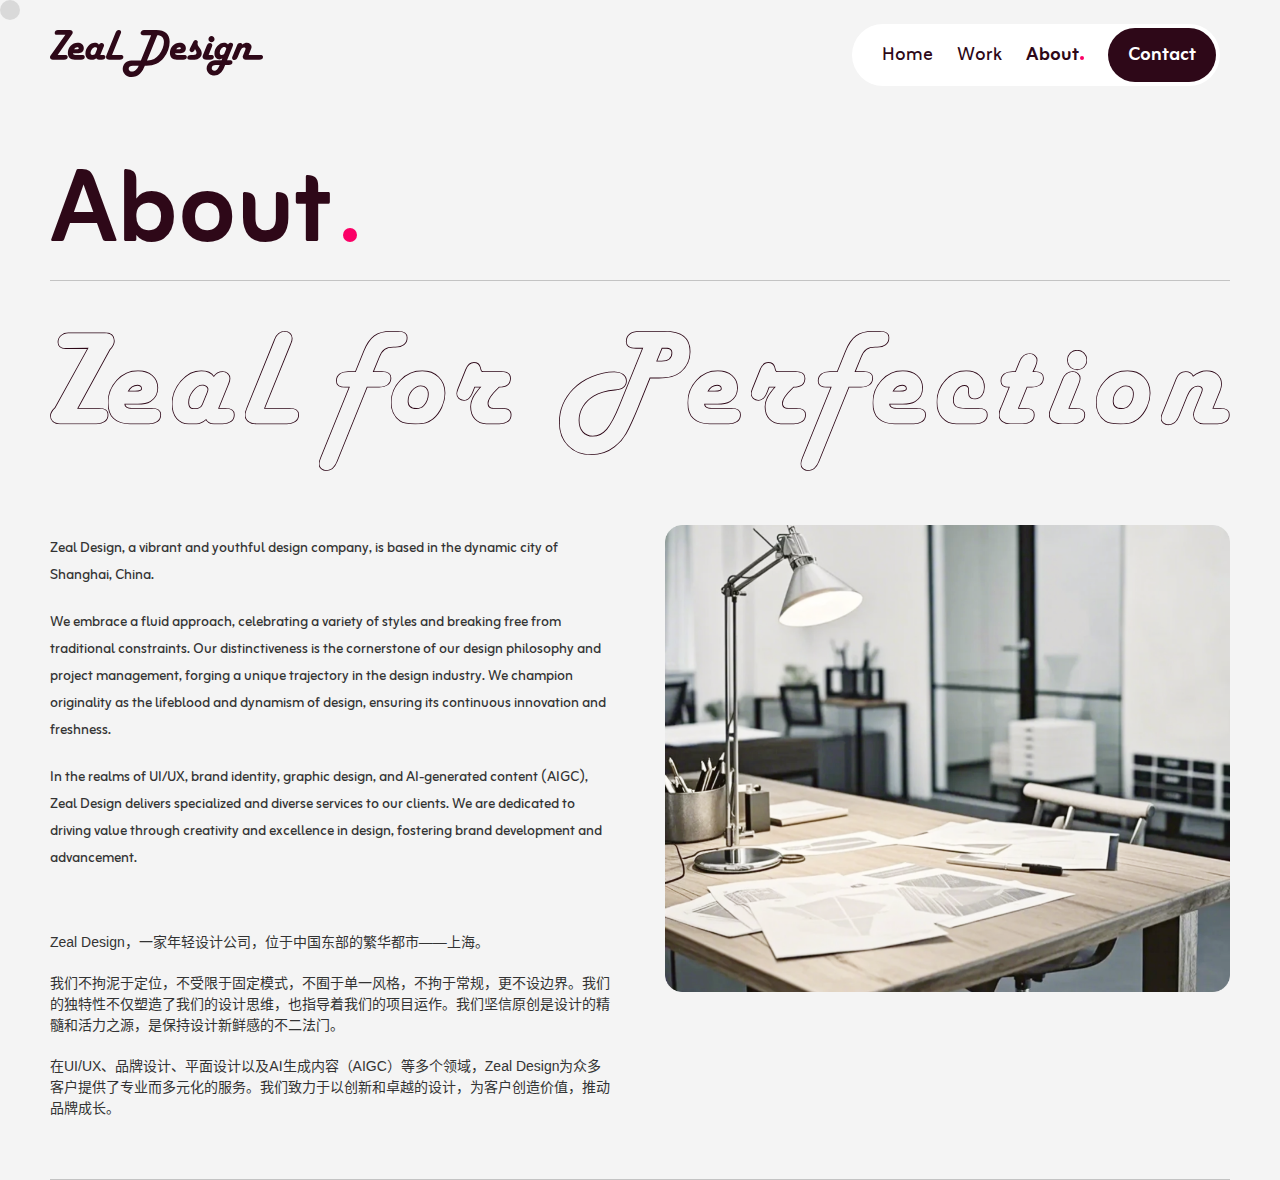
==== about.html @ 749e888b "v0.8.0 完成了about页面" ====
<!DOCTYPE html>
<html lang="zh-CN">
<head>
    <meta charset="UTF-8">
    <meta name="viewport" content="width=device-width, initial-scale=1.0">
    <title>痴设计｜Zeal Design</title>
    <link rel="stylesheet" href="styles.css">
    <link rel="stylesheet" href="work.css">
    <link rel="stylesheet" href="about.css">
    <link rel="preload" href="./fonts/Zain-Bold.woff2" as="font" type="font/woff2" crossorigin="anonymous">
    <link rel="preload" href="./fonts/Zain-Light.woff2" as="font" type="font/woff2" crossorigin="anonymous">
    <link rel="preload" href="./fonts/Zain.woff2" as="font" type="font/woff2" crossorigin="anonymous">
</head>
<body>
    <div class="cursor"></div>
    <!-- 导航栏 -->
    <nav class="work-nav-container">
        <div class="work-logo">
            <a href="index.html?skipLoading=true">
                <img src="assets/logo-black.svg" alt="Logo">
            </a>
        </div>
        
        <div class="work-menu-container">
            <div class="work-menu-items">
                <a href="index.html?skipLoading=true">Home</a>
                <a href="work.html">Work</a>
                <a href="#" class="active">About</a>
            </div>
            <button class="contact-btn">Contact</button>
            
            <!-- 添加弹窗 -->
            <div class="contact-popup">
                <div class="popup-content">
                    <div class="qr-container">
                        <div class="qr-code">
                            <img src="assets/qrcode.png" alt="QR Code">
                        </div>
                        <div class="qr-text">Scan it with Wechat</div>
                    </div>
                    <div class="email-container">
                        <div class="email-box">
                            <span class="email-label">Email:</span>
                            <span class="email-address">xu_art@hotmail.com</span>
                            <div class="email-icon">
                                <a href="mailto:xu_art@hotmail.com">
                                    <div class="email-icon-box" style="background-image: url('assets/mail-to-right.svg');"></div>
                                </a>
                            </div>
                        </div>
                    </div>
                </div>
            </div>
        </div>
    </nav>

    <div class="work-header">
        <div class="work-title">
            <div class="work-heading">About</div>
            <div class="title-dot"></div>
        </div>
        
    </div>

    <div class="separator"></div>
    <!-- slogan -->
    <div class="slogan-container">
        <img src="assets/slogan.svg" alt="Slogan">
    </div>

    <div class="introduction-container">
        <div class="introduction-text">
            <!-- 英文简介 -->
            <div class="intro-en">
                <p>Zeal Design, a vibrant and youthful design company, is based in the dynamic city of Shanghai, China.</p>
                <p>We embrace a fluid approach, celebrating a variety of styles and breaking free from traditional constraints. Our distinctiveness is the cornerstone of our design philosophy and project management, forging a unique trajectory in the design industry. We champion originality as the lifeblood and dynamism of design, ensuring its continuous innovation and freshness.</p>
                <p>In the realms of UI/UX, brand identity, graphic design, and AI-generated content (AIGC), Zeal Design delivers specialized and diverse services to our clients. We are dedicated to driving value through creativity and excellence in design, fostering brand development and advancement.</p>
            </div>
            <!-- 中文简介 -->
            <div class="intro-cn">
                <p>Zeal Design，一家年轻设计公司，位于中国东部的繁华都市——上海。</p>
                <p>我们不拘泥于定位，不受限于固定模式，不囿于单一风格，不拘于常规，更不设边界。我们的独特性不仅塑造了我们的设计思维，也指导着我们的项目运作。我们坚信原创是设计的精髓和活力之源，是保持设计新鲜感的不二法门。</p>
                <p>在UI/UX、品牌设计、平面设计以及AI生成内容（AIGC）等多个领域，Zeal Design为众多客户提供了专业而多元化的服务。我们致力于以创新和卓越的设计，为客户创造价值，推动品牌成长。</p>
            </div>
        </div>
        <div class="introduction-image">
            <img src="assets/about.png" alt="Introduction Image">
        </div>
    </div>

    <div class="separator"></div>

    <!-- 页脚 -->
    <footer class="footer">
        <div class="footer-content">
            <!-- 左侧Logo -->
            <div class="footer-logo">
                <img src="assets/vector-black.svg" alt="Footer Logo">
            </div>
            
            <!-- 右侧链接组 -->
            <div class="footer-links-container">
                <!-- Sitemap和Social media组 -->
                <div class="links-group-wrapper">
                    <div class="link-group">
                        <h3>Sitemap</h3>
                        <a href="#">Home</a>
                        <a href="#">Work</a>
                        <a href="#">About</a>
                    </div>
                    
                    <div class="link-group">
                        <h3>Social media</h3>
                        <a href="#">Instagram</a>
                        <a href="#">Behance</a>
                        <a href="#">Twitter</a>
                    </div>
                    <div class="link-group">
                        <h3>Mail</h3>
                        <a href="mailto:xu_art@hotmail.com">xu_art@hotmail.com</a>
                    </div>
                </div>
            </div>
        </div>
      
        <!-- 底部备案信息 -->
        <div class="footer-bottom">
            <span>浙ICP备2024129569号</span>
        </div>
    </footer>
    <script src="script.js"></script>
</body>
</html>
---- styles.css ----
@font-face {
    font-family: 'Zain';
    src: url('./fonts/Zain.woff2') format('woff2');
    font-weight: normal;
    font-display: swap;
}

@font-face {
    font-family: 'Zain';
    src: url('./fonts/Zain-Bold.woff2') format('woff2');
    font-weight: bold;
    font-display: swap;
}

@font-face {
    font-family: 'Zain';
    src: url('./fonts/Zain-Light.woff2') format('woff2');
    font-weight: 300;
    font-display: swap;
}

body {
    margin: 0;
    padding: 0;
    overflow-x: hidden;
    cursor: none; /* 隐藏默认鼠标 */
}

.cursor {
    width: 20px;
    height: 20px;
    background: #1B1B1B;
    border-radius: 50%;
    position: fixed;
    pointer-events: none;
    z-index: 9999;
    transition: width 0.3s, height 0.3s, background-color 0.3s;
    mix-blend-mode: difference; /* 与底层内容混合 */
}

/* 鼠标hover状态 */
.cursor.hover {
    animation: cursorPulse 1s infinite;
}

/* 鼠标hover到可点击元素时的样式 */
.cursor.hover-clickable {
    background: #F27B02; /* 橙色 */
    mix-blend-mode: normal;
}

@keyframes cursorPulse {
    0% {
        transform: scale(1);
    }
    50% {
        transform: scale(1.5);
    }
    100% {
        transform: scale(1);
    }
}

/* 添加可点击元素的样式 */
a, button, .explore-button, .work-item {
    cursor: none;
}

/* 首屏样式 */
.main-content {
    position: relative;
    width: 100%;
    height: 100vh;
    background: #F2F1F6;
    overflow: hidden;
    z-index: 5; /* 确保内容在加载容器之下 */
    clip-path: circle(0% at calc(50% + 156px) calc(50% - 40.5px));
    transition: clip-path 1.2s cubic-bezier(0.7, 0, 0.3, 1);
}

.main-content.show {
    clip-path: circle(150% at calc(50% + 156px) calc(50% - 40.5px));
}

.frame {
    width: 100%;
    height: 100%;
    position: absolute;
    left: 50%;
    top: 50%;
    transform: translate(-50%, -50%);
}

.first-work {
    width: 100%;
    height: 100%;
}

/* 右下角标题 */
.title-container {
    position: absolute;
    right: 5%;
    bottom: 5%;
    text-align: right;
    width: 25.2%;
}

.title {
    color: #1B1B1B;
    font-size: clamp(32px, 2.6vw, 40px);
    font-family: 'Zain', sans-serif;
    font-weight: 700;
    line-height: 2;
    display: block;
}

.subtitle {
    color: #1B1B1B;
    font-size: clamp(60px, 5.3vw, 80px);
    font-family: 'Zain', sans-serif;
    font-weight: 700;
    line-height: 1;
    display: block;
}

/* 探索按钮 */
.explore {
    position: absolute;
    left: 12.37%;
    top: 45.82%;
    display: flex;
    flex-direction: column;
    gap: 27px;
}

/* 描述文本 */
.description {
    display: flex;
    width: 330px;
    position: relative;
    color: #393939;
    font-size: 24px;
    font-family: 'Zain', sans-serif;
    font-weight: 300;
    line-height: 24px;
}

.explore-button {
    display: flex;
    width: 140px;
    height: 140px;
    background: white;
    border-radius: 20px;
    position: relative;
    overflow: hidden;
    cursor: pointer;
    transition: transform 0.3s ease, border-radius 0.3s ease;
}

.explore-button:hover {
    border-radius: 10px;
}

.explore-text {
    position: absolute;
    left: 20px;
    top: 17px;
    color: black;
    font-size: 20px;
    font-family: 'Zain', sans-serif;
    font-weight: 700;
}

/* 替换加号图标为SVG图片 */
.plus-icon {
    position: absolute;
    right: 14px;
    bottom: 14px;
    width: 33px;
    height: 33px;
    background-image: url('assets/plus-icon.svg');
    background-size: contain;
    background-repeat: no-repeat;
    transition: transform 0.3s ease;
}

.explore-button:hover .plus-icon {
    transform: rotate(90deg);
}

/* 移除旧的加号样式 */
.circle,
.horizontal-line,
.vertical-line {
    display: none;
}


/* 保持原有的加载动画样式不变 */
.loading-container {
    background: #ebebeb;
    height: 100vh;
    width: 100%;
    position: fixed;
    top: 0;
    left: 0;
    z-index: 2;
    display: flex;
    align-items: center;
    justify-content: center;
}

._1 {
    width: 600px;
    height: 133px;
    position: absolute;
    left: 50%;
    top: 50%;
    transform: translate(-50%, -50%);
}

._75 {
    color: #b0b0b0;
    text-align: center;
    font-family: 'Zain-Bold', sans-serif;
    font-size: 30px;
    font-weight: 700;
    position: absolute;
    left: 50%;
    bottom: 55px;
    transform: translateX(-50%);
}

/* 闪烁的圆点动画 */
.loading-dot {
    animation: blink 1s infinite;
    transform-origin: center;
    transform-box: fill-box;
}

@keyframes blink {
    0% {
        opacity: 0;
        transform: scale(0.8);
    }
    50% {
        opacity: 1;
        transform: scale(1);
    }
    100% {
        opacity: 0;
        transform: scale(0.8);
    }
}

/* 修改过渡动画相关样式 */
.loading-container.transition {
    animation: revealContent 1.2s cubic-bezier(0.4, 0, 0.2, 1) forwards;
    position: relative;
    z-index: 10; /* 确保加载容器在内容之上 */
}

@keyframes revealContent {
    0% {
        clip-path: circle(0% at calc(50% + 156px) calc(50% - 40.5px));
    }
    100% {
        clip-path: circle(150% at calc(50% + 156px) calc(50% - 40.5px));
    }
}

@keyframes showContent {
    0% {
        clip-path: circle(0% at calc(50% + 156px) calc(50% - 40.5px));
    }
    100% {
        clip-path: circle(150% at calc(50% + 156px) calc(50% - 40.5px));
    }
}

/* 在现有样式后添加 */

/* 导航栏样式 */
.nav-container {
    position: fixed;
    top: 24px;
    width: 100%;
    padding: 0 50px;
    display: flex;
    justify-content: space-between;
    align-items: center;
    z-index: 10;
    opacity: 0;
    visibility: hidden;
    transition: opacity 0.5s ease, visibility 0.5s ease;
}

.nav-container.visible {
    opacity: 1;
    visibility: visible;
}

.menu-container {
    background: white;
    border-radius: 41px;
    backdrop-filter: blur(20px);
    padding: 4px 4px 4px 30px;
    display: flex;
    align-items: center;
    gap: 24px;
    margin-right: 110px;
}

.menu-items {
    display: flex;
    align-items: center;
    gap: 24px;
}

.menu-items a {
    color: #2E0818;
    font-size: 24px;
    font-family: 'Zain', sans-serif;
    text-decoration: none;
    font-weight: 400;
    position: relative;
    display: flex;
    align-items: center;
}

/* 激活状态样式 */
.menu-items a.active {
    font-weight: 700;
}

/* 小红点样式 */
.menu-items a.active::after {
    content: '';
    width: 4px;
    height: 4px;
    background: #FB0066;
    border-radius: 50%;
    margin-bottom: -5px;
    margin-left: 1px; /* 调整小红点与文字的距离 */
    display: block;
}

/* 移除原有的dot样式 */
.dot {
    display: none;
}

.contact-btn {
    background: #2E0818;
    border-radius: 46px;
    padding: 10px 20px;
    color: white;
    font-size: 24px;
    font-family: 'Zain', sans-serif;
    font-weight: 700;
    border: none;
    cursor: pointer;
}

/* 作品展示区样式 */
.index-works-section {
    position: relative;

}

.work-wrapper {
    position: fixed;
    top: 0;
    left: 0;
    width: 100%;
    height: 100vh;
    visibility: hidden;
    z-index: 6;
    will-change: transform; /* 提示浏览器优化渲染 */
}

.work-wrapper .index-work-item {
    position: absolute;
    width: 100%;
    height: 100%;
    transform: translateY(100%);
    border-radius: 150px;
    overflow: hidden;
    transition: transform 2.5s cubic-bezier(0.645, 0.045, 0.355, 1),
                border-radius 2.5s cubic-bezier(0.645, 0.045, 0.355, 1);
    will-change: transform, border-radius; /* 提示浏览器优化这两个属性的变化 */
    backface-visibility: hidden; /* 提升性能 */
    perspective: 1000px; /* 3D加速 */
}

.work-wrapper .index-work-item.active {
    visibility: visible;
    transform: translateY(0);
    border-radius: 0;
}

.work-wrapper .index-work-item img {
    width: 100%;
    height: 100%;
    object-fit: cover;
}

/* 修改explore的样式使其适应卡片布局 */
.work-wrapper .explore {
    position: absolute;
    left: 12.37%;
    top: 45.82%;
    display: flex;
    flex-direction: column;
    gap: 27px;
    z-index: 2; /* 确保在图片上层 */
}



/* 确保description在卡片中正确显示 */
.work-wrapper .description {
    display: flex;
    width: 330px;
    color: #393939;
    font-size: 24px;
    font-family: 'Zain', sans-serif;
    font-weight: 300;
    line-height: 24px;
}

/* 调整explore按钮在卡片中的样式 */
.work-wrapper .explore-button {
    display: flex;
    width: 140px;
    height: 140px;
    background: white;
    border-radius: 20px;
    position: relative;
    overflow: hidden;
    cursor: pointer;
    transition: transform 0.3s ease, border-radius 0.3s ease;
}

.work-wrapper .explore-button:hover {
    border-radius: 10px;
}

/* 确保explore内容随卡片一起移动 */
.work-wrapper .index-work-item.active .explore {
    opacity: 1;
    transform: translateY(0);
}

/* 添加explore的过渡动画 */
.work-wrapper .explore {
    opacity: 0;
    transform: translateY(50px);
    transition: opacity 0.5s ease, transform 0.5s ease;
    transition-delay: 0.5s; /* 在卡片显示后再显示explore内容 */
}


.see-all-btn {
    position: relative;
    z-index: 6; /* 确保按钮在works之上 */
    margin-top: 100vh; /* 在最后一个work之后显示 */
    padding: 10px 20px;
    border: 1px solid #2E0818;
    border-radius: 46px;
    color: #2E0818;
    font-size: 24px;
    font-family: 'Zain', sans-serif;
    font-weight: 700;
    background: none;
    cursor: pointer;
    display: flex;
    align-items: center;
    gap: 10px;
    transition: all 0.3s ease;
}

.see-all-btn .arrow-icon {
    width: 26px;
    height: auto;
    transition: transform 0.3s ease;
    color: #2E0818; /* 使用currentColor，这样颜色会跟随按钮状态改变 */
}

.see-all-btn:hover {
    background: #2E0818;
    color: white;
}

.see-all-btn:hover .arrow-icon {
    transform: translateX(5px);
    color: white; /* hover时头变白色 */
}

/* 页脚样式 */
.footer {
    position: relative;
    z-index: 7; /* 确保页脚在works之上 */
    background: #2E0818;
    padding: 70px 0 23px;
    width: 100%;
    min-height: 680px;
    overflow: hidden;
}

.footer-content {
    max-width: 1512px;
    margin: 0 auto;
    position: relative;
}

.footer-logo {
    position: absolute;
    left: 0;
    top: 273px;
    width: 100%;
}

.footer-logo img {
    width: 100%;
    height: auto;
    margin-bottom: 70px;
}

.footer-links-container {
    position: absolute;
    right: 70px;
    top: 71px;
    display: flex;
    flex-direction: column;
    gap: 40px;
}

.links-group-wrapper {
    display: flex;
    gap: 20px;
}

.link-group {
    display: flex;
    flex-direction: column;
    gap: 8px;
}

.link-group h3 {
    color: rgba(255, 255, 255, 0.60);
    font-size: 14px;
    font-family: 'Zain', sans-serif;
    font-weight: 700;
    text-transform: uppercase;
    line-height: 20px;
}

.link-group a {
    color: white;
    font-size: 20px;
    font-family: 'Zain', sans-serif;
    font-weight: 700;
    line-height: 20px;
    text-decoration: none;
    margin-bottom: 0;
    margin-right:80px;
}

.footer-bottom {
    position: absolute;
    right: 70px;
    bottom: 23px;
    color: rgba(255, 255, 255, 0.40);
    font-size: 12px;
    font-family: 'PingFang SC', sans-serif;
    font-weight: 300;
    line-height: 20px;
}

/* Logo样式 */
.logo img {
    height: 47px;
    width: auto;
}

@keyframes fadeIn {
    from {
        opacity: 0;
        transform: translateY(-20px);
    }
    to {
        opacity: 1;
        transform: translateY(0);
    }
}

/* 添加媒体查询以适应不同设备 */
@media (prefers-reduced-motion: reduce) {
    .work-wrapper .index-work-item {
        transition: none;
    }
}

/* 弹窗样式 */
.contact-popup {
    position: absolute;
    top: calc(100% + 14px);
    right: 0;
    width: 360px;
    background: #F5F5F5;
    border-radius: 20px;
    box-shadow: 0px 4px 9px rgba(112, 112, 112, 0.10);
    opacity: 0;
    visibility: hidden;
    transition: opacity 0.3s ease, visibility 0.3s ease;
    z-index: 1000;
}

.popup-content {
    padding: 0 0 23px 0;
    background: #F5F5F5;
    border-radius: 20px;
}

.qr-container {
    display: flex;
    flex-direction: column;
    align-items: center;
   
    background: white;
    border-radius: 20px;
    padding: 40px 0 36px 0;
}

.qr-code {
    width: 150px;
    height: 150px;
    background: #ECECEC;
    display: flex;
    justify-content: center;
    align-items: center;
    overflow: hidden; /* 确保超出部分隐藏 */
}

.qr-code img {
    width: 100%; /* 使图片宽度占满容器 */
    height: 100%; /* 使图片高度占满容器 */
    object-fit: contain; /* 保持图片比例，自动缩放 */
}

.qr-text {
    color: #2E0818;
    font-size: 16px;
    font-family: 'Zain', sans-serif;
    font-weight: 300;
}

.email-container {
    margin-top: 24px;
    display: flex;
    justify-content: center;
}

.email-box {
    width: 273px;
    height: 40px;
    border: 1px solid black;
    border-radius: 20px;
    display: flex;
    align-items: center;
    padding: 0 14px;
    position: relative;
}

.email-label {
    color: #2E0818;
    font-size: 16px;
    font-family: 'Zain', sans-serif;
    font-weight: 700;
}

.email-address {
    color: #2E0818;
    font-size: 16px;
    font-family: 'Zain', sans-serif;
    font-weight: 400;
    margin-left: 4px;
}

.email-icon {
    position: absolute;
    right: 14px;
    width: 24px;
    height: 24px;
    cursor: pointer;
}

.email-icon-box {
    width: 24px;
    height: 24px;
    position: absolute;
}


/* 显示弹窗的状态 */
.contact-btn:hover + .contact-popup,
.contact-popup:hover {
    opacity: 1;
    visibility: visible;
}
---- work.css ----
/* 基础样式设置 */
body {
    background-color: #F4F4F4;
    color: #2E0818;
}

/* 确保所有链接文字也使用相同颜色 */
a {
    color: #2E0818;
}

/* 页脚样式 */
.footer {
    background: #f4f4f4;
    padding: 70px 0 23px;
    position: relative;
    width: 100%;
    min-height: 680px;
    overflow: hidden;
}
/* 页脚链接样式 */
.footer a {
    color: #2E0818;
}

/* 页脚标题样式 */
.footer h3 {
    color: #2E0818;
}

/* 页脚底部文字样式 */
.footer-bottom span {
    color: #2E0818;
}


/* 顶部导航样式 */
.work-nav-container {
    position: fixed;
    top: 24px;
    width: 100%;
    padding: 0 50px;
    display: flex;
    justify-content: space-between;
    align-items: center;
    z-index: 11;
}

.work-logo svg {
    width: 40px;
    height: 40px;
}

.work-menu-container {
    background: white;
    border-radius: 41px;
    backdrop-filter: blur(20px);
    padding: 4px 4px 4px 30px;
    display: flex;
    align-items: center;
    gap: 24px;
    margin-right: 110px;
}

.work-menu-items {
    display: flex;
    align-items: center;
    gap: 24px;
}

.work-menu-items a {
    color: #2E0818;
    font-size: 24px;
    font-family: 'Zain', sans-serif;
    text-decoration: none;
    font-weight: 400;
    position: relative;
    display: flex;
    align-items: center;
}

/* 激活状态样式 */
.work-menu-items a.active {
    font-weight: 700;
}

/* 小红点样式 */
.work-menu-items a.active::after {
    content: '';
    width: 4px;
    height: 4px;
    background: #FB0066;
    border-radius: 50%;
    margin-bottom: -5px;
    margin-left: 1px; /* 调整小红点与文字的距离 */
    display: block;
}

.contact-btn {
    background: #2E0818;
    border-radius: 46px;
    padding: 10px 20px;
    color: white;
    font-size: 24px;
    font-family: 'Zain', sans-serif;
    font-weight: 700;
    border: none;
    cursor: pointer;
}
/* 大标题 */
.work-header {
    display: flex;
    justify-content: space-between;
    align-items: center;
    padding: 150px 50px 0 50px;
}

.work-title {
    display: flex;
    align-items: center;
    gap: 10px;
}

.work-heading {
    color: #2E0818;
    font-size: 130px;
    font-family: Zain;
    font-weight: 700;
    line-height: 130px;
}

.title-dot {
    margin-top: 40px;
    width: 14px;
    height: 14px;
    background: #FB0066;
    border-radius: 9999px;
}

.filter-tags {
    display: inline-flex;
    align-items: center;
    gap: 16px;
}
/* 顶部标签栏样式 */
.tag {
    padding: 10px 20px;
    border-radius: 46px;
    font-family: Zain;
    font-size: 16px;
    line-height: 16px;
    cursor: pointer;
}

.tag.active {
    background: #2E0818;
    color: white;
    font-weight: 700;
}

.tag.inactive {
    background: #F4F4F4;
    color: #2E0818;
    font-weight: 400;
    border: 1px solid rgba(46, 8, 24, 0.20);
}
/* 分割线样式 */
.separator {
    width: calc(100% - 100px);
    height: 1px;
    background-color: #c3c3c3;
    margin: 0px 50px;
}
/* 作品展示样式 */
.work-showcase {
    padding: 50px 0 50px 0;
}

.work-grid {
    display: grid;
    grid-template-columns: repeat(2, 1fr);
    gap: 36px;
    max-width: calc(100% - 100px);
    margin: 0 auto;
}

.work-item {
    display: flex;
    width:auto;
    height:auto;
    flex-direction: column;
    gap: 24px;
    transition: all 0.3s ease-in-out;
}

.work-image-container {
    position: relative;
}

.work-image-container img {
    width: 100%;
    height: auto;
    border-radius: 20px;
    object-fit: cover;
}

.showcase-tag {
    position: absolute;
    top: 16px;
    right: 16px;
    padding: 4px 12px;
    background: linear-gradient(247deg, rgba(255, 255, 255, 0.20) 0%, rgba(255, 255, 255, 0) 100%);
    border: 1px solid white;
    border-radius: 11px;
    color: white;
    font-size: 14px;
    font-family: Zain;
    font-weight: 400;
    text-transform: uppercase;
    line-height: 24px;
}

.work-info {
    display: flex;
    flex-direction: column;
    gap: 9px;
}

.work-info h2 {
    color: #2E0818;
    font-size: 28px;
    font-family: Zain;
    font-weight: 800;
    line-height: 32px;
    margin: 0 0 0 0;
}

.work-info p {
    color: #7E6E75;
    font-size: 18px;
    font-family: Zain;
    font-weight: 400;
    line-height: 24px;
    margin: 9px 0 100px 0 ;
}
---- about.css ----
.slogan-container{
    width: auto;
    height: auto;
    padding: 50px 50px 0 50px;
}

.slogan-container img{
    width: 100%;
    height: auto;
}

.introduction-container {
    font-family: Zain;
    display: flex;
    padding: 50px 50px;
    gap: 50px;
}

.introduction-text {
    flex: 1;
    display: flex;
    flex-direction: column;
    gap: 40px;
}

.intro-en, .intro-cn {
    display: flex;
    flex-direction: column;
}

.intro-en p {
    font-family: Zain;
    font-size: 18px;
    line-height: 1.5;
    color: #333;
    margin: 10px 0 10px 0;
}

.intro-cn p {
    font-family: sans-serif;
    font-size: 14px;
    line-height: 1.5;
    color: #333;
    margin: 10px 0 10px 0;
}

.introduction-image {
    flex: 1;
    display: flex;
    align-items: flex-start;
}

.introduction-image img {
    width: 100%;
    height: auto;
    object-fit: cover;
}

/* 响应式设计 */
@media (max-width: 768px) {
    .introduction-container {
        flex-direction: column;
        padding: 40px 20px;
    }
    
    .introduction-text {
        order: 2;
    }
    
    .introduction-image {
        order: 1;
    }
}
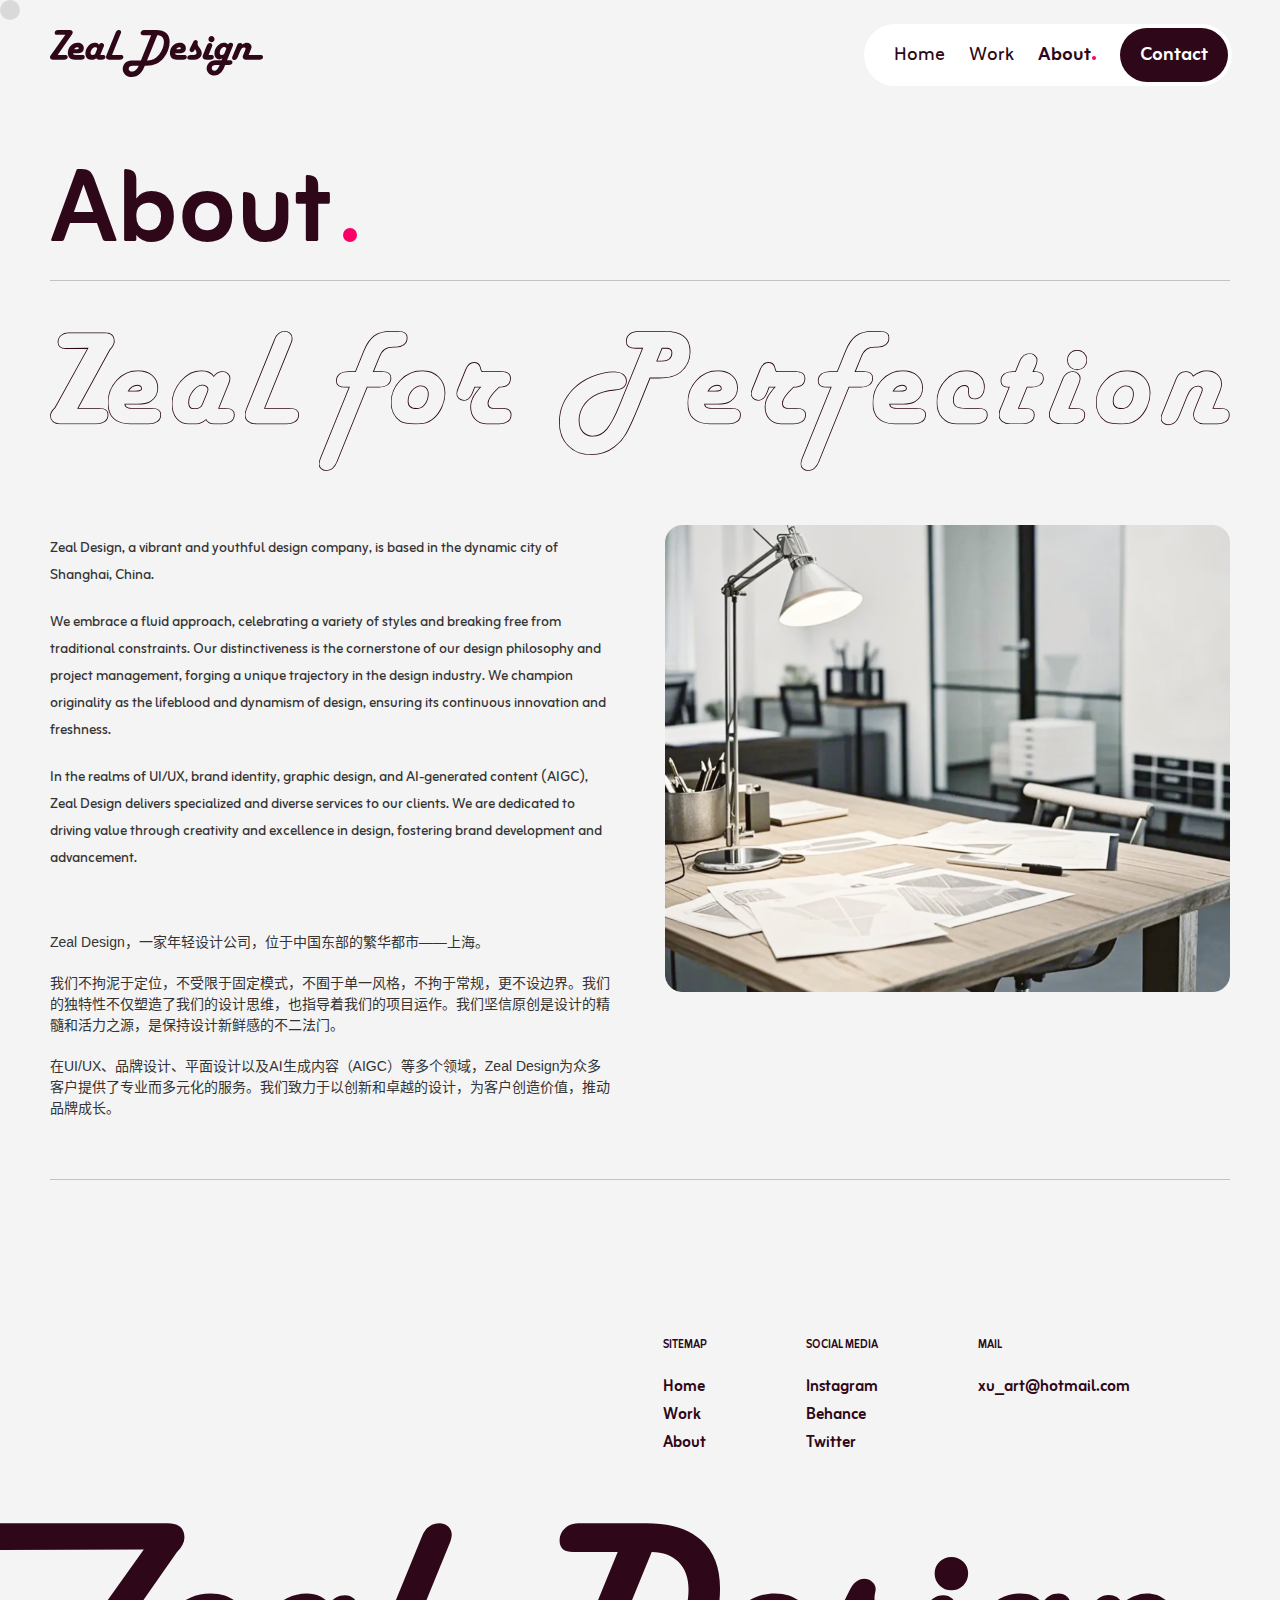
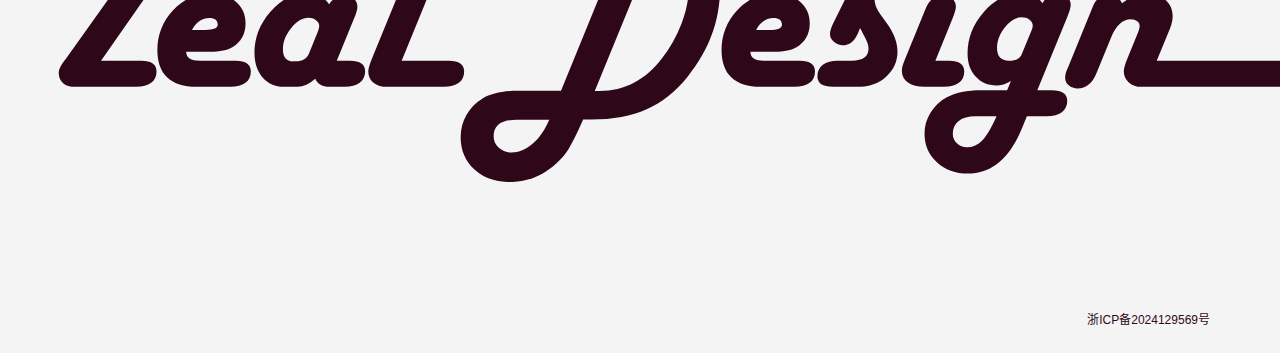
==== commit c6f6ead9: "v0.8.2 拆分了js文件，功能切割" ====
--- a/about.html
+++ b/about.html
@@ -128,6 +128,6 @@
             <span>浙ICP备2024129569号</span>
         </div>
     </footer>
-    <script src="script.js"></script>
+    <script src="script-tag-cursor.js"></script>
 </body>
 </html>
--- a/styles.css
+++ b/styles.css
@@ -308,7 +308,7 @@
     display: flex;
     align-items: center;
     gap: 24px;
-    margin-right: 110px;
+    margin-right: 98px;
 }
 
 .menu-items {
--- a/work.css
+++ b/work.css
@@ -59,7 +59,7 @@
     display: flex;
     align-items: center;
     gap: 24px;
-    margin-right: 110px;
+    margin-right: 98px;
 }
 
 .work-menu-items {
@@ -191,6 +191,11 @@
     flex-direction: column;
     gap: 24px;
     transition: all 0.3s ease-in-out;
+    cursor: pointer;
+}
+
+.work-item:hover {
+    transform: translateY(-5px);
 }
 
 .work-image-container {
@@ -243,3 +248,8 @@
     line-height: 24px;
     margin: 9px 0 100px 0 ;
 }
+
+.cursor.hover-clickable {
+    background: #F27B02; /* 橙色 */
+    mix-blend-mode: normal;
+}
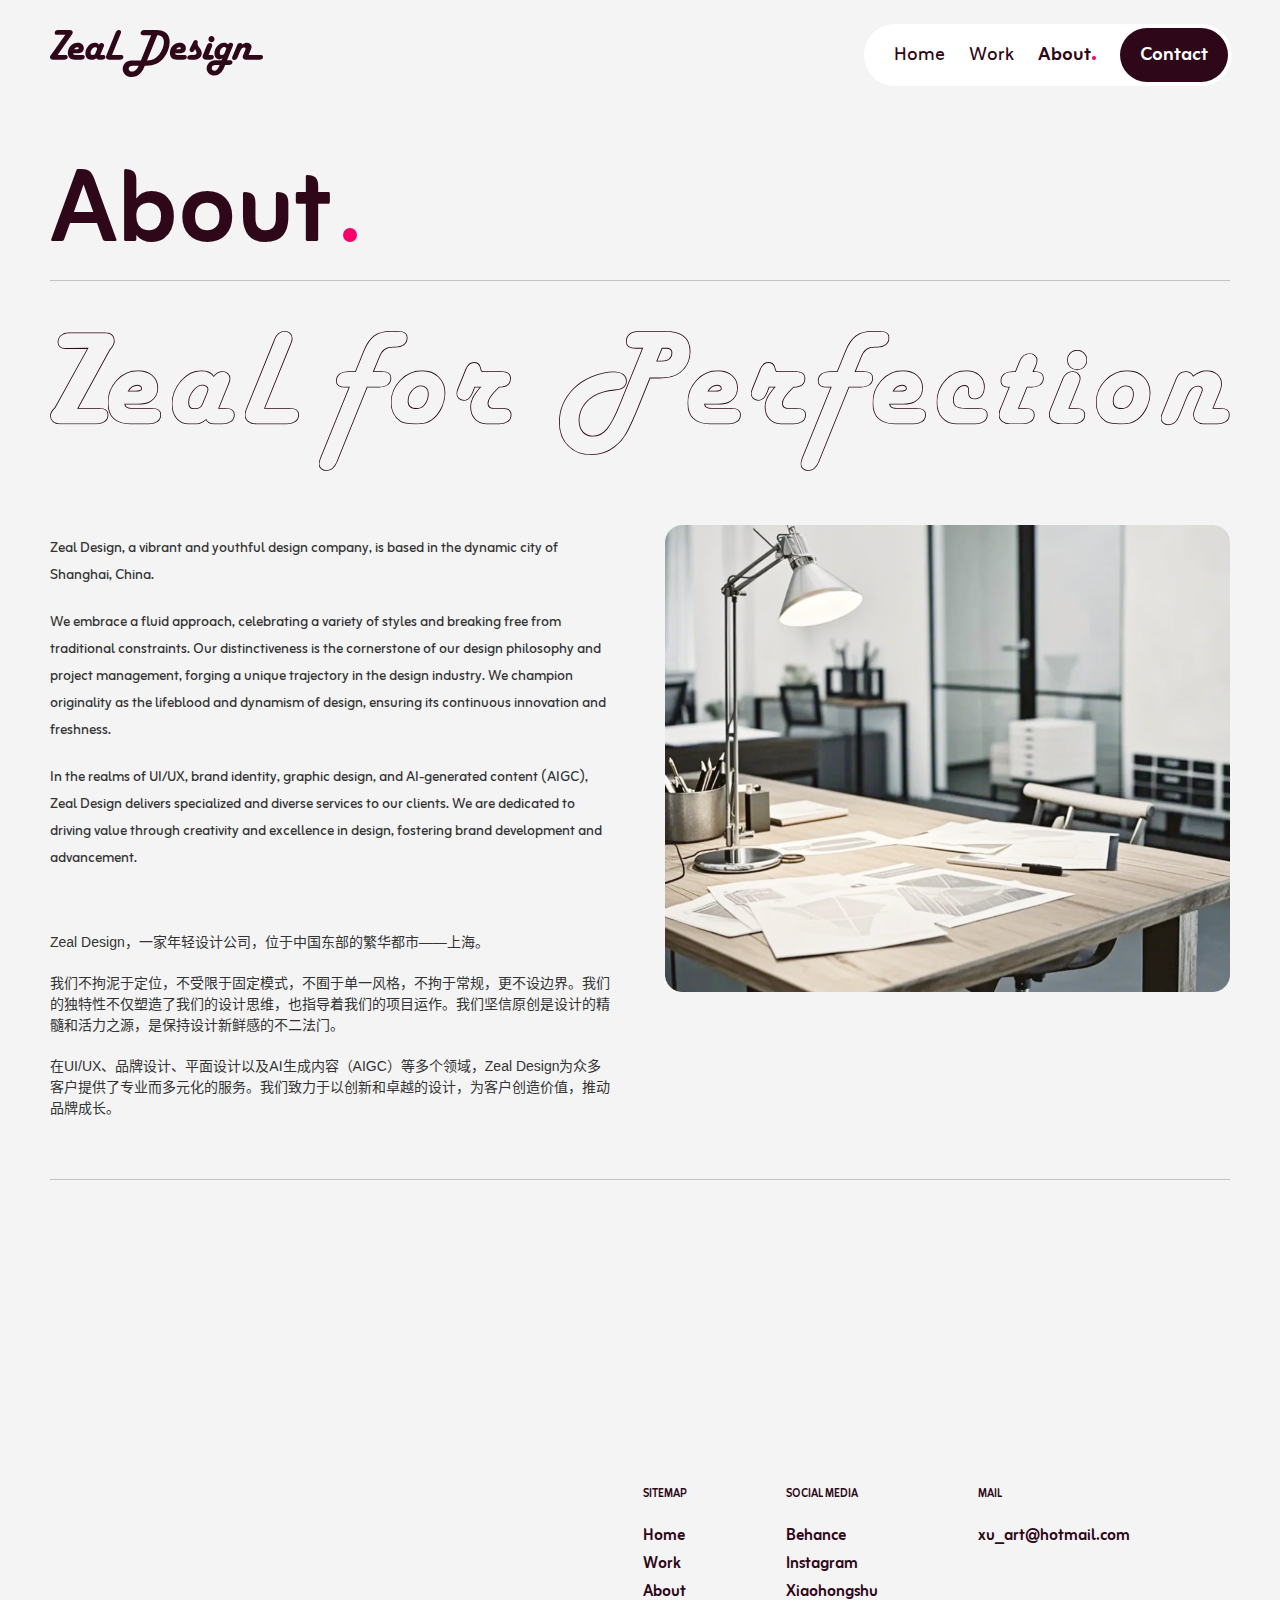
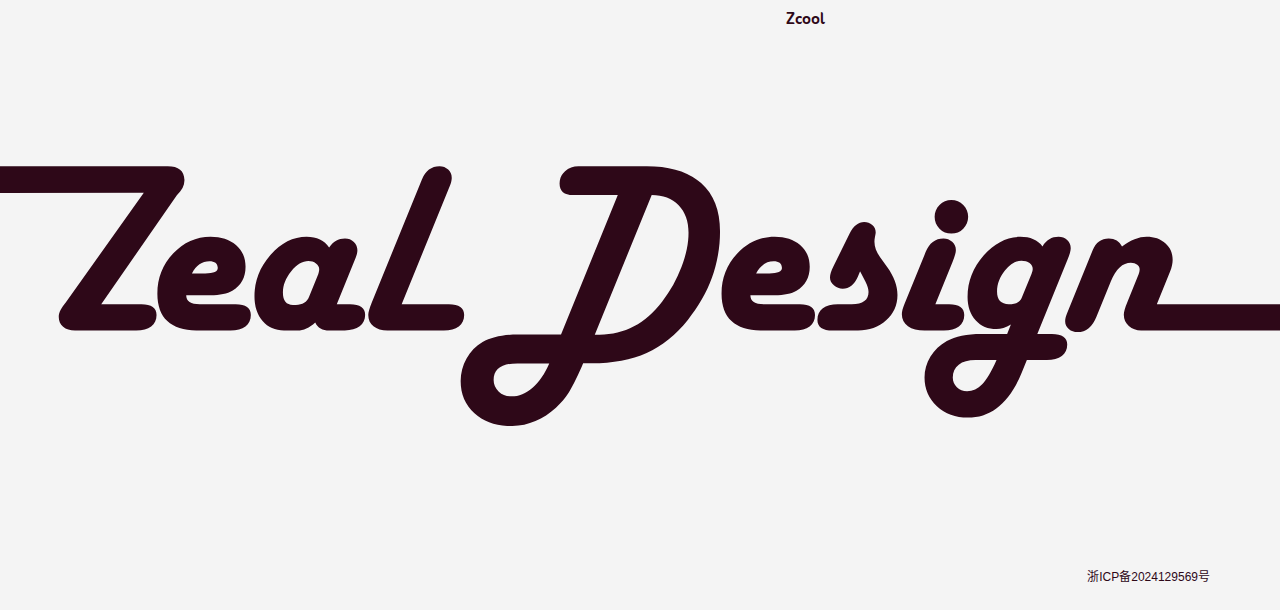
==== commit 21356a55: "0.10.0 bug修复后第一版" ====
--- a/about.html
+++ b/about.html
@@ -4,6 +4,7 @@
     <meta charset="UTF-8">
     <meta name="viewport" content="width=device-width, initial-scale=1.0">
     <title>痴设计｜Zeal Design</title>
+    <link rel="icon" href="assets/favicon.ico" type="image/x-icon">
     <link rel="stylesheet" href="styles.css">
     <link rel="stylesheet" href="work.css">
     <link rel="stylesheet" href="about.css">
@@ -12,7 +13,6 @@
     <link rel="preload" href="./fonts/Zain.woff2" as="font" type="font/woff2" crossorigin="anonymous">
 </head>
 <body>
-    <div class="cursor"></div>
     <!-- 导航栏 -->
     <nav class="work-nav-container">
         <div class="work-logo">
@@ -104,16 +104,17 @@
                 <div class="links-group-wrapper">
                     <div class="link-group">
                         <h3>Sitemap</h3>
-                        <a href="#">Home</a>
-                        <a href="#">Work</a>
+                        <a href="index.html?skipLoading=true">Home</a>
+                        <a href="work.html">Work</a>
                         <a href="#">About</a>
                     </div>
                     
                     <div class="link-group">
-                        <h3>Social media</h3>
-                        <a href="#">Instagram</a>
-                        <a href="#">Behance</a>
-                        <a href="#">Twitter</a>
+                        <h3>Social Media</h3>
+                        <a href="https://www.behance.net/zealdesign2" target="_blank">Behance</a>
+                        <a href="https://www.instagram.com/zeal_design_/" target="_blank">Instagram</a>
+                        <a href="https://www.xiaohongshu.com/user/profile/5a71c57511be10043b025fe8" target="_blank">Xiaohongshu</a>
+                        <a href="https://www.zcool.com.cn/u/18498882" target="_blank">Zcool</a>
                     </div>
                     <div class="link-group">
                         <h3>Mail</h3>
@@ -128,6 +129,6 @@
             <span>浙ICP备2024129569号</span>
         </div>
     </footer>
-    <script src="script-tag-cursor.js"></script>
+    <script src="cursor.js"></script>
 </body>
 </html>
--- a/styles.css
+++ b/styles.css
@@ -66,14 +66,23 @@
     cursor: none;
 }
 
-/* 首屏样式 */
+/* 添加新的包装容器样式 */
+.first-screen-wrapper {
+    position: relative;
+    top: 0;
+    left: 0;
+    width: 100%;
+    height: 100vh;
+    z-index: 5;
+}
+
+/* 修改原有的main-content样式 */
 .main-content {
-    position: relative;
+    position: fixed; /* 改回relative */
     width: 100%;
     height: 100vh;
     background: #F2F1F6;
     overflow: hidden;
-    z-index: 5; /* 确保内容在加载容器之下 */
     clip-path: circle(0% at calc(50% + 156px) calc(50% - 40.5px));
     transition: clip-path 1.2s cubic-bezier(0.7, 0, 0.3, 1);
 }
@@ -93,46 +102,29 @@
 
 .first-work {
     width: 100%;
-    height: 100%;
-}
-
-/* 右下角标题 */
-.title-container {
-    position: absolute;
-    right: 5%;
-    bottom: 5%;
-    text-align: right;
-    width: 25.2%;
-}
-
-.title {
-    color: #1B1B1B;
-    font-size: clamp(32px, 2.6vw, 40px);
-    font-family: 'Zain', sans-serif;
-    font-weight: 700;
-    line-height: 2;
-    display: block;
-}
-
-.subtitle {
-    color: #1B1B1B;
-    font-size: clamp(60px, 5.3vw, 80px);
-    font-family: 'Zain', sans-serif;
-    font-weight: 700;
-    line-height: 1;
-    display: block;
+    height: 100vh;
+    background-image: url('assets/work1.jpg');
+    background-size: cover;
+    background-position: bottom;
 }
 
 /* 探索按钮 */
 .explore {
     position: absolute;
     left: 12.37%;
-    top: 45.82%;
+    top: 38%;
     display: flex;
     flex-direction: column;
     gap: 27px;
 }
-
+.explore-right {
+    position: absolute;
+    right: 12.37%;
+    top: 38%;
+    display: flex;
+    flex-direction: column;
+    gap: 27px;
+}
 /* 描述文本 */
 .description {
     display: flex;
@@ -153,7 +145,6 @@
     border-radius: 20px;
     position: relative;
     overflow: hidden;
-    cursor: pointer;
     transition: transform 0.3s ease, border-radius 0.3s ease;
 }
 
@@ -188,14 +179,6 @@
     transform: rotate(90deg);
 }
 
-/* 移除旧的加号样式 */
-.circle,
-.horizontal-line,
-.vertical-line {
-    display: none;
-}
-
-
 /* 保持原有的加载动画样式不变 */
 .loading-container {
     background: #ebebeb;
@@ -277,8 +260,6 @@
         clip-path: circle(150% at calc(50% + 156px) calc(50% - 40.5px));
     }
 }
-
-/* 在现有样式后添加 */
 
 /* 导航栏样式 */
 .nav-container {
@@ -345,11 +326,6 @@
     display: block;
 }
 
-/* 移除原有的dot样式 */
-.dot {
-    display: none;
-}
-
 .contact-btn {
     background: #2E0818;
     border-radius: 46px;
@@ -359,7 +335,6 @@
     font-family: 'Zain', sans-serif;
     font-weight: 700;
     border: none;
-    cursor: pointer;
 }
 
 /* 作品展示区样式 */
@@ -386,8 +361,8 @@
     transform: translateY(100%);
     border-radius: 150px;
     overflow: hidden;
-    transition: transform 2.5s cubic-bezier(0.645, 0.045, 0.355, 1),
-                border-radius 2.5s cubic-bezier(0.645, 0.045, 0.355, 1);
+    transition: transform 1.5s cubic-bezier(0.645, 0.045, 0.355, 1),
+                border-radius 1.5s cubic-bezier(0.645, 0.045, 0.355, 1);
     will-change: transform, border-radius; /* 提示浏览器优化这两个属性的变化 */
     backface-visibility: hidden; /* 提升性能 */
     perspective: 1000px; /* 3D加速 */
@@ -403,13 +378,14 @@
     width: 100%;
     height: 100%;
     object-fit: cover;
+    object-position: bottom;
 }
 
 /* 修改explore的样式使其适应卡片布局 */
 .work-wrapper .explore {
     position: absolute;
     left: 12.37%;
-    top: 45.82%;
+    top: 38%;
     display: flex;
     flex-direction: column;
     gap: 27px;
@@ -422,7 +398,7 @@
 .work-wrapper .description {
     display: flex;
     width: 330px;
-    color: #393939;
+    color: white;
     font-size: 24px;
     font-family: 'Zain', sans-serif;
     font-weight: 300;
@@ -438,7 +414,6 @@
     border-radius: 20px;
     position: relative;
     overflow: hidden;
-    cursor: pointer;
     transition: transform 0.3s ease, border-radius 0.3s ease;
 }
 
@@ -460,52 +435,15 @@
     transition-delay: 0.5s; /* 在卡片显示后再显示explore内容 */
 }
 
-
-.see-all-btn {
-    position: relative;
-    z-index: 6; /* 确保按钮在works之上 */
-    margin-top: 100vh; /* 在最后一个work之后显示 */
-    padding: 10px 20px;
-    border: 1px solid #2E0818;
-    border-radius: 46px;
-    color: #2E0818;
-    font-size: 24px;
-    font-family: 'Zain', sans-serif;
-    font-weight: 700;
-    background: none;
-    cursor: pointer;
-    display: flex;
-    align-items: center;
-    gap: 10px;
-    transition: all 0.3s ease;
-}
-
-.see-all-btn .arrow-icon {
-    width: 26px;
-    height: auto;
-    transition: transform 0.3s ease;
-    color: #2E0818; /* 使用currentColor，这样颜色会跟随按钮状态改变 */
-}
-
-.see-all-btn:hover {
-    background: #2E0818;
-    color: white;
-}
-
-.see-all-btn:hover .arrow-icon {
-    transform: translateX(5px);
-    color: white; /* hover时头变白色 */
-}
-
 /* 页脚样式 */
 .footer {
     position: relative;
-    z-index: 7; /* 确保页脚在works之上 */
+    width: 100%;
+    height:100vh;
     background: #2E0818;
-    padding: 70px 0 23px;
-    width: 100%;
+    padding: 100px 0 30px;
     min-height: 680px;
-    overflow: hidden;
+    z-index: 6;
 }
 
 .footer-content {
@@ -517,20 +455,20 @@
 .footer-logo {
     position: absolute;
     left: 0;
-    top: 273px;
+    bottom: -750px;
     width: 100%;
 }
 
 .footer-logo img {
     width: 100%;
     height: auto;
-    margin-bottom: 70px;
+
 }
 
 .footer-links-container {
     position: absolute;
     right: 70px;
-    top: 71px;
+    bottom: -350px;
     display: flex;
     flex-direction: column;
     gap: 40px;
@@ -693,7 +631,6 @@
     right: 14px;
     width: 24px;
     height: 24px;
-    cursor: pointer;
 }
 
 .email-icon-box {
--- a/work.css
+++ b/work.css
@@ -2,6 +2,30 @@
 body {
     background-color: #F4F4F4;
     color: #2E0818;
+    margin: 0;
+    padding: 0;
+    overflow-x: hidden;
+    cursor: none; /* 隐藏默认鼠标 */
+}
+@font-face {
+    font-family: 'Zain';
+    src: url('./fonts/Zain.woff2') format('woff2');
+    font-weight: normal;
+    font-display: swap;
+}
+
+@font-face {
+    font-family: 'Zain';
+    src: url('./fonts/Zain-Bold.woff2') format('woff2');
+    font-weight: bold;
+    font-display: swap;
+}
+
+@font-face {
+    font-family: 'Zain';
+    src: url('./fonts/Zain-Light.woff2') format('woff2');
+    font-weight: 300;
+    font-display: swap;
 }
 
 /* 确保所有链接文字也使用相同颜色 */
@@ -12,9 +36,9 @@
 /* 页脚样式 */
 .footer {
     background: #f4f4f4;
-    padding: 70px 0 23px;
     position: relative;
     width: 100%;
+    height:100vh;
     min-height: 680px;
     overflow: hidden;
 }
@@ -105,7 +129,6 @@
     font-family: 'Zain', sans-serif;
     font-weight: 700;
     border: none;
-    cursor: pointer;
 }
 /* 大标题 */
 .work-header {
@@ -149,7 +172,6 @@
     font-family: Zain;
     font-size: 16px;
     line-height: 16px;
-    cursor: pointer;
 }
 
 .tag.active {
@@ -191,7 +213,6 @@
     flex-direction: column;
     gap: 24px;
     transition: all 0.3s ease-in-out;
-    cursor: pointer;
 }
 
 .work-item:hover {
@@ -210,6 +231,7 @@
 }
 
 .showcase-tag {
+    display: none; /* 隐藏标签 */
     position: absolute;
     top: 16px;
     right: 16px;
@@ -249,7 +271,110 @@
     margin: 9px 0 100px 0 ;
 }
 
-.cursor.hover-clickable {
-    background: #F27B02; /* 橙色 */
-    mix-blend-mode: normal;
-}
+
+/* 弹窗样式 */
+.contact-popup {
+    position: absolute;
+    top: calc(100% + 14px);
+    right: 0;
+    width: 360px;
+    background: #F5F5F5;
+    border-radius: 20px;
+    box-shadow: 0px 4px 9px rgba(112, 112, 112, 0.10);
+    opacity: 0;
+    visibility: hidden;
+    transition: opacity 0.3s ease, visibility 0.3s ease;
+    z-index: 1000;
+}
+
+.popup-content {
+    padding: 0 0 23px 0;
+    background: #F5F5F5;
+    border-radius: 20px;
+}
+
+.qr-container {
+    display: flex;
+    flex-direction: column;
+    align-items: center;
+   
+    background: white;
+    border-radius: 20px;
+    padding: 40px 0 36px 0;
+}
+
+.qr-code {
+    width: 150px;
+    height: 150px;
+    background: #ECECEC;
+    display: flex;
+    justify-content: center;
+    align-items: center;
+    overflow: hidden; /* 确保超出部分隐藏 */
+}
+
+.qr-code img {
+    width: 100%; /* 使图片宽度占满容器 */
+    height: 100%; /* 使图片高度占满容器 */
+    object-fit: contain; /* 保持图片比例，自动缩放 */
+}
+
+.qr-text {
+    color: #2E0818;
+    font-size: 16px;
+    font-family: 'Zain', sans-serif;
+    font-weight: 300;
+}
+
+.email-container {
+    margin-top: 24px;
+    display: flex;
+    justify-content: center;
+}
+
+.email-box {
+    width: 273px;
+    height: 40px;
+    border: 1px solid black;
+    border-radius: 20px;
+    display: flex;
+    align-items: center;
+    padding: 0 14px;
+    position: relative;
+}
+
+.email-label {
+    color: #2E0818;
+    font-size: 16px;
+    font-family: 'Zain', sans-serif;
+    font-weight: 700;
+}
+
+.email-address {
+    color: #2E0818;
+    font-size: 16px;
+    font-family: 'Zain', sans-serif;
+    font-weight: 400;
+    margin-left: 4px;
+}
+
+.email-icon {
+    position: absolute;
+    right: 14px;
+    width: 24px;
+    height: 24px;
+}
+
+.email-icon-box {
+    width: 24px;
+    height: 24px;
+    position: absolute;
+}
+
+
+/* 显示弹窗的状态 */
+.contact-btn:hover + .contact-popup,
+.contact-popup:hover {
+    opacity: 1;
+    visibility: visible;
+}
--- a/about.css
+++ b/about.css
@@ -1,3 +1,13 @@
+/* 基础样式设置 */
+body {
+    background-color: #F4F4F4;
+    color: #2E0818;
+        margin: 0;
+        padding: 0;
+        overflow-x: hidden;
+        cursor: none; /* 隐藏默认鼠标 */
+}
+
 .slogan-container{
     width: auto;
     height: auto;
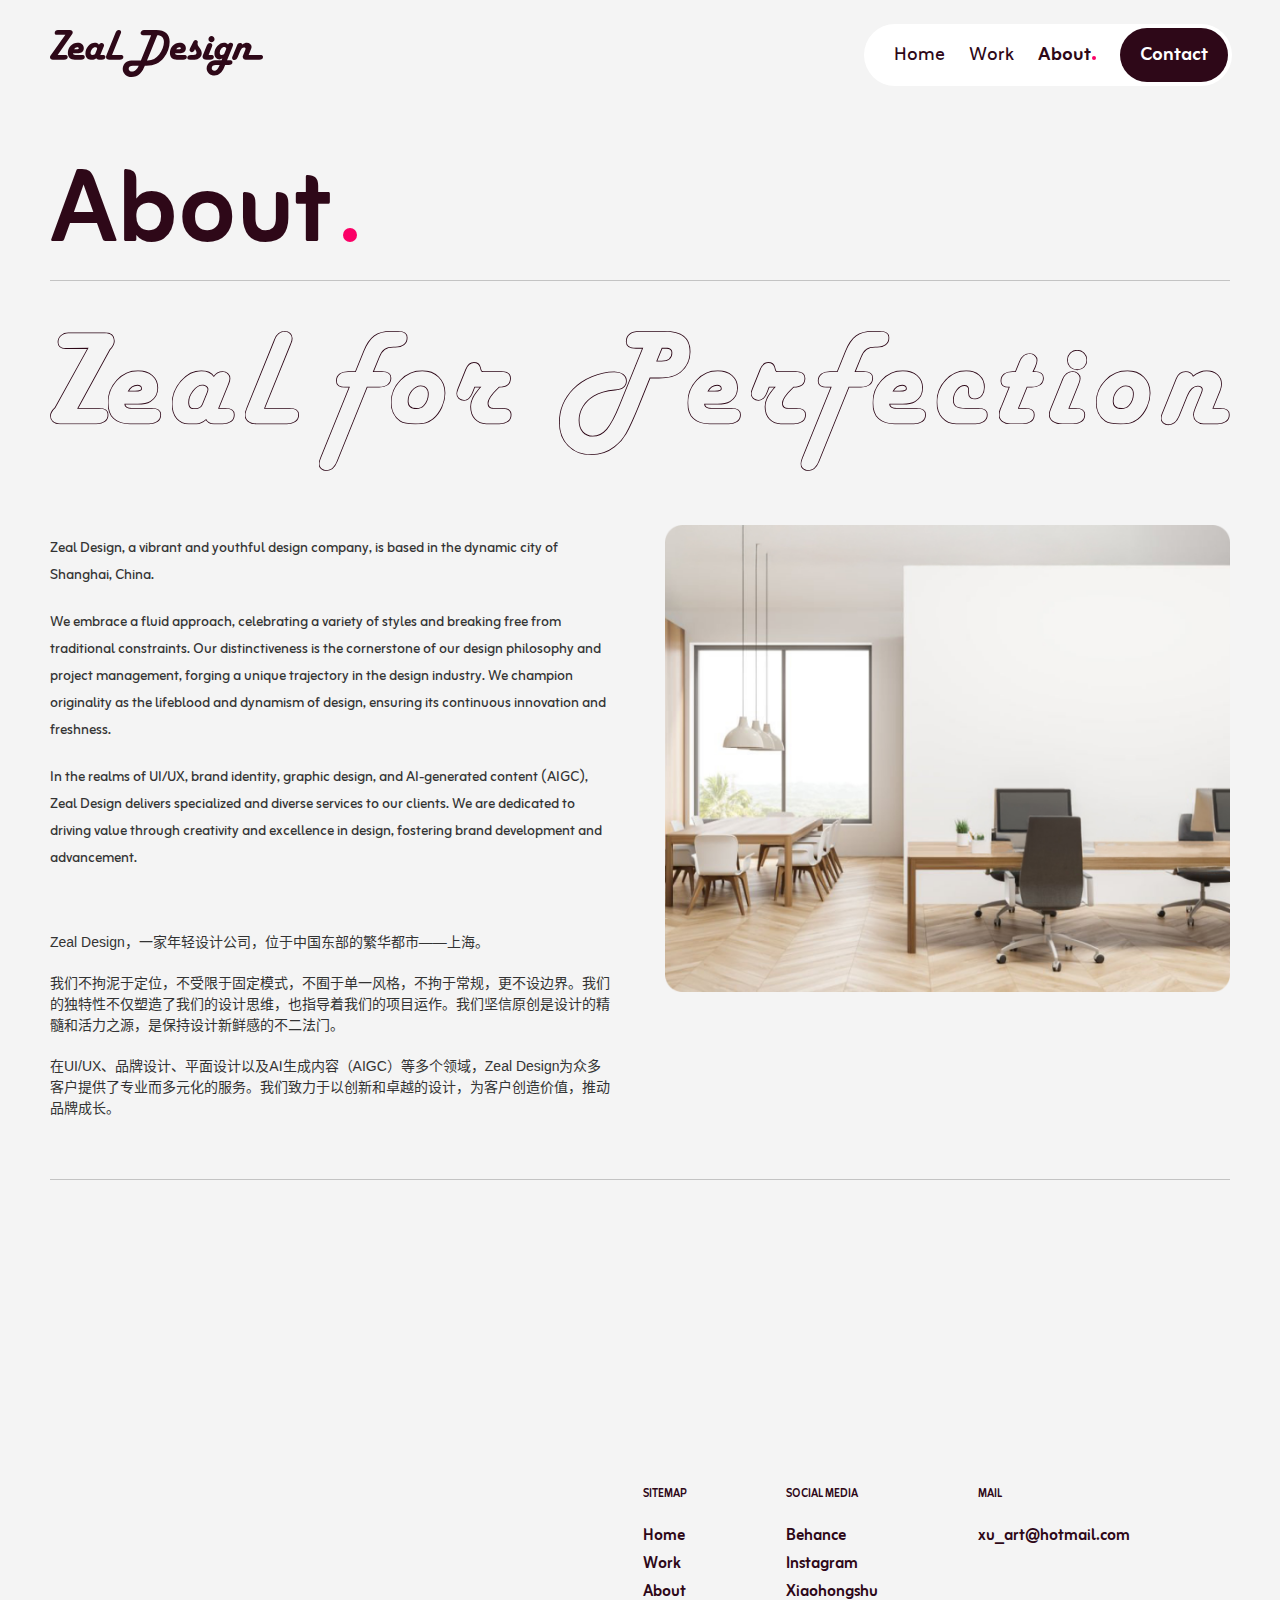
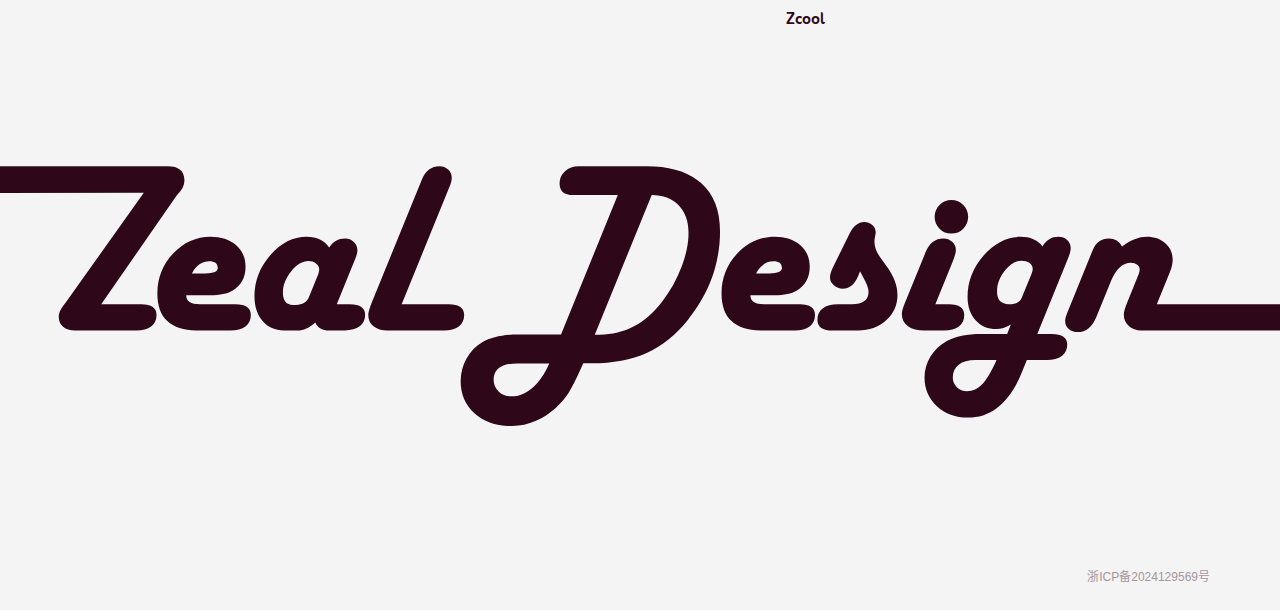
==== commit 1dd52ea2: "v0.11.0 bug修复第二轮，细节优化" ====
--- a/about.html
+++ b/about.html
@@ -3,7 +3,9 @@
 <head>
     <meta charset="UTF-8">
     <meta name="viewport" content="width=device-width, initial-scale=1.0">
-    <title>痴设计｜Zeal Design</title>
+    <title>Zeal Design | 知设计</title>
+    <meta name="description" content="在UI/UX、品牌设计、平面设计以及AIGC等多个领域，Zeal Design为众多客户提供专业而多元化的服务。我们致力于以创新和卓越的设计，为客户创造价值，推动品牌成长。">
+    <meta name="keywords" content="设计师,UI,UX,品牌设计,平面设计">
     <link rel="icon" href="assets/favicon.ico" type="image/x-icon">
     <link rel="stylesheet" href="styles.css">
     <link rel="stylesheet" href="work.css">
@@ -126,7 +128,7 @@
       
         <!-- 底部备案信息 -->
         <div class="footer-bottom">
-            <span>浙ICP备2024129569号</span>
+            <a href="https://beian.miit.gov.cn/" target="_blank" style="text-decoration: none; color: #A5969C;"> 浙ICP备2024129569号</a>
         </div>
     </footer>
     <script src="cursor.js"></script>
--- a/styles.css
+++ b/styles.css
@@ -116,6 +116,7 @@
     display: flex;
     flex-direction: column;
     gap: 27px;
+    z-index: 10;
 }
 .explore-right {
     position: absolute;
@@ -368,10 +369,15 @@
     perspective: 1000px; /* 3D加速 */
 }
 
+.work-wrapper .index-work-item.up {
+    transform: translateY(100%);
+    visibility: visible;
+}
+
 .work-wrapper .index-work-item.active {
+    transform: translateY(0);
+    border-radius: 0; /* 添加圆角变化 */
     visibility: visible;
-    transform: translateY(0);
-    border-radius: 0;
 }
 
 .work-wrapper .index-work-item img {
@@ -437,9 +443,10 @@
 
 /* 页脚样式 */
 .footer {
-    position: relative;
-    width: 100%;
-    height:100vh;
+    opacity:0;
+    position: relative;
+    width: 100%;
+    height: 100vh;
     background: #2E0818;
     padding: 100px 0 30px;
     min-height: 680px;
--- a/work.css
+++ b/work.css
@@ -38,9 +38,11 @@
     background: #f4f4f4;
     position: relative;
     width: 100%;
-    height:100vh;
+    height: 100vh;
     min-height: 680px;
     overflow: hidden;
+    display: block; /* 默认展示页脚 */
+    opacity:1;
 }
 /* 页脚链接样式 */
 .footer a {
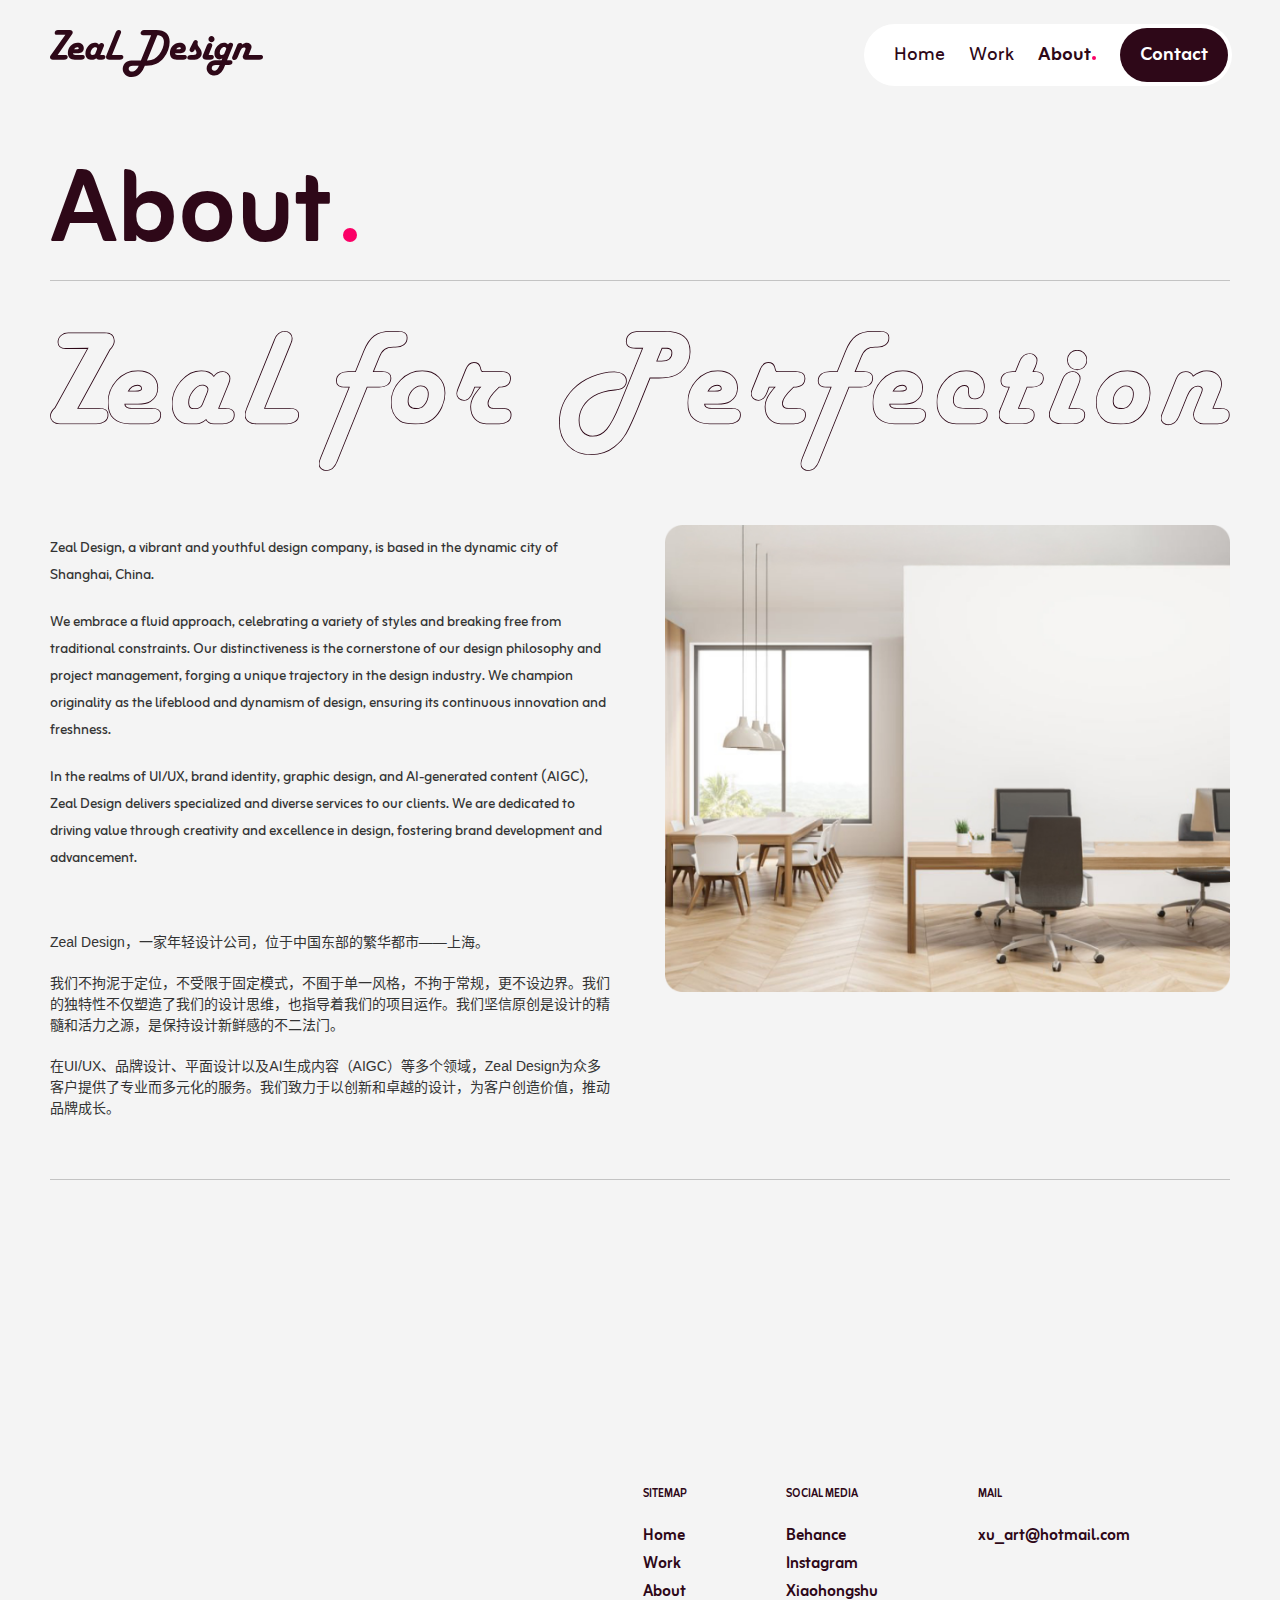
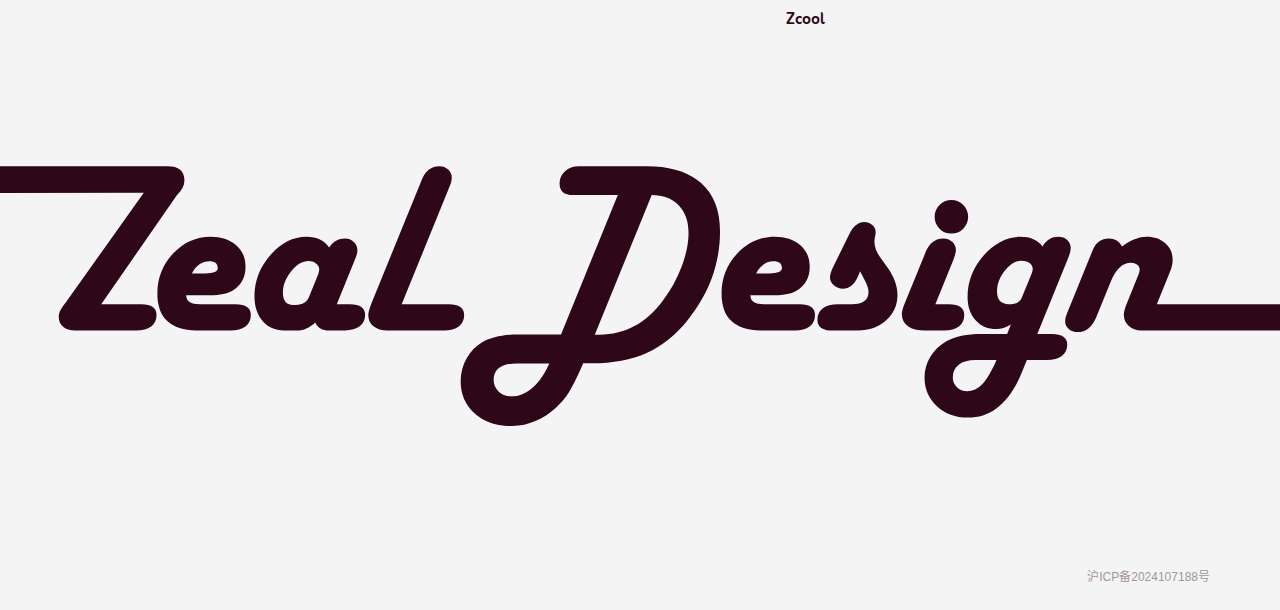
==== commit 0a7c5981: "v0.12.0 预备上线" ====
--- a/about.html
+++ b/about.html
@@ -128,7 +128,7 @@
       
         <!-- 底部备案信息 -->
         <div class="footer-bottom">
-            <a href="https://beian.miit.gov.cn/" target="_blank" style="text-decoration: none; color: #A5969C;"> 浙ICP备2024129569号</a>
+            <a href="https://beian.miit.gov.cn/" target="_blank" style="text-decoration: none; color: #A5969C;"> 沪ICP备2024107188号</a>
         </div>
     </footer>
     <script src="cursor.js"></script>
